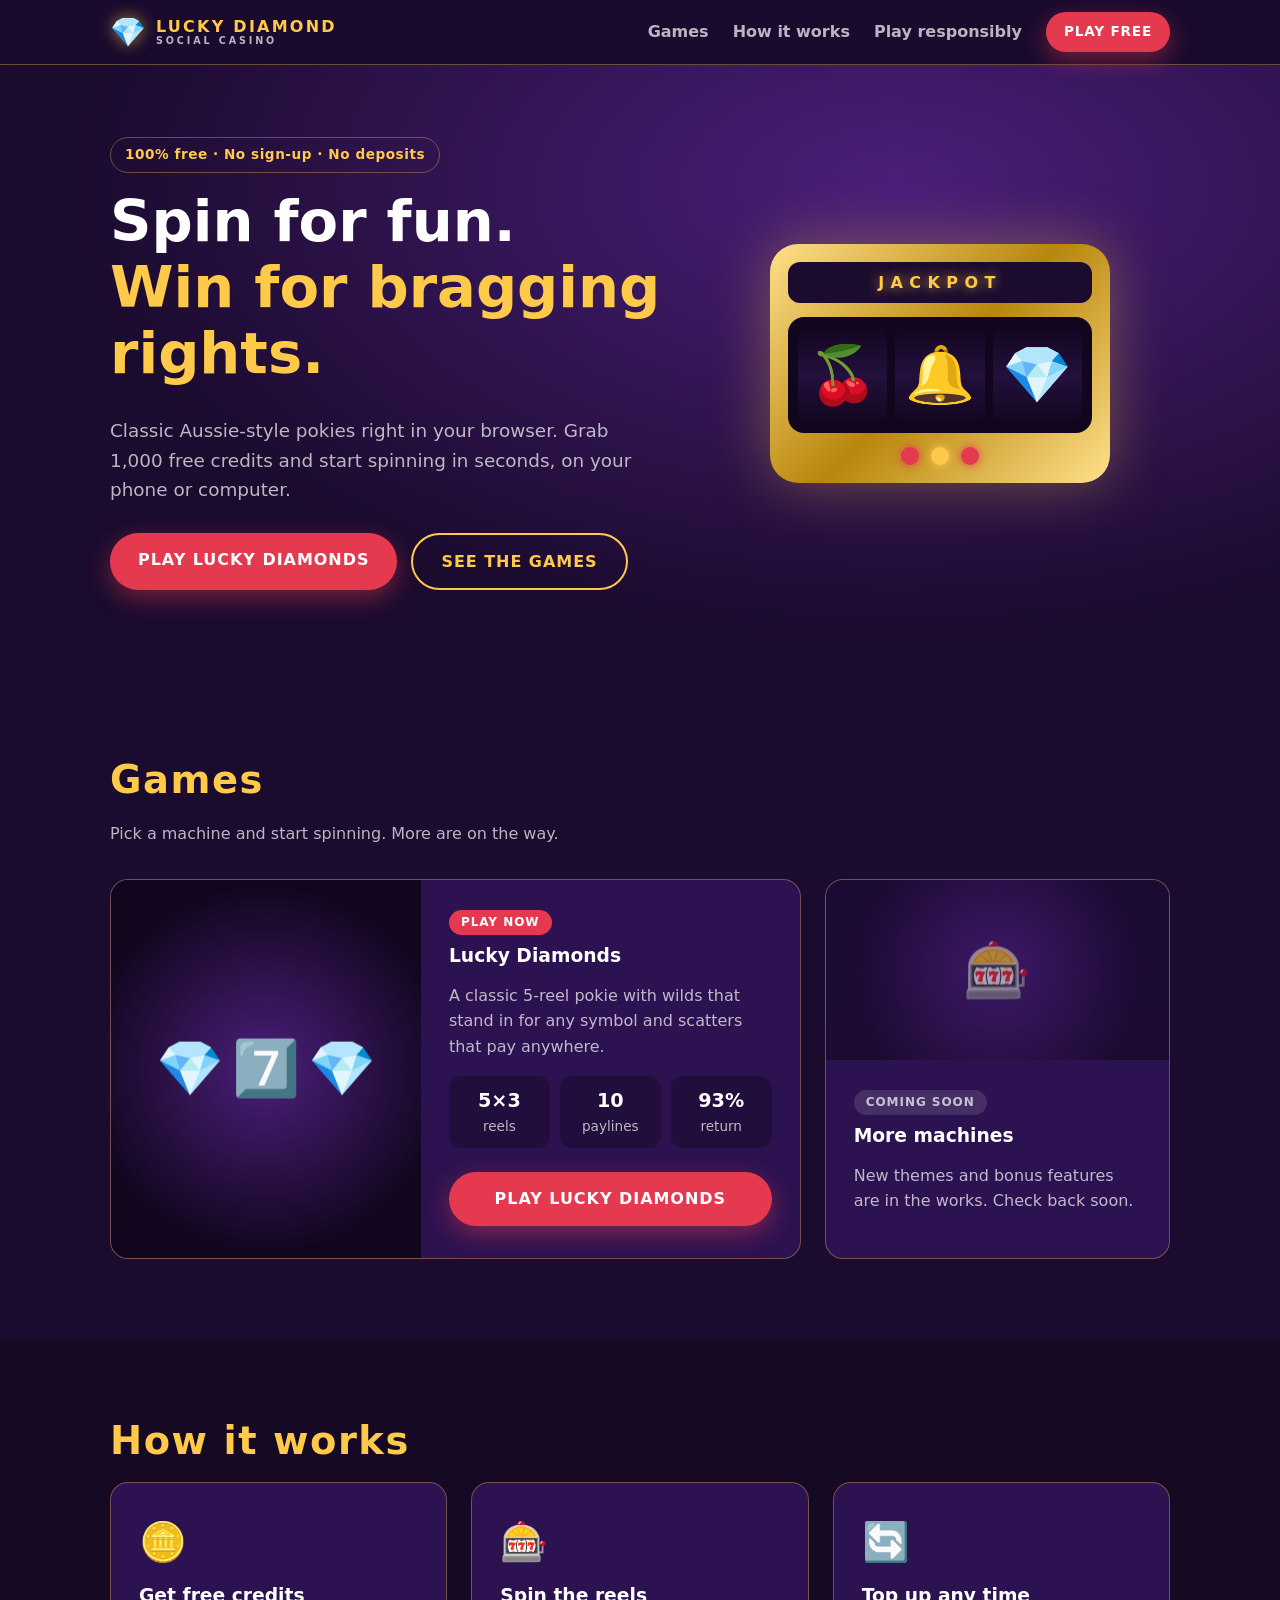
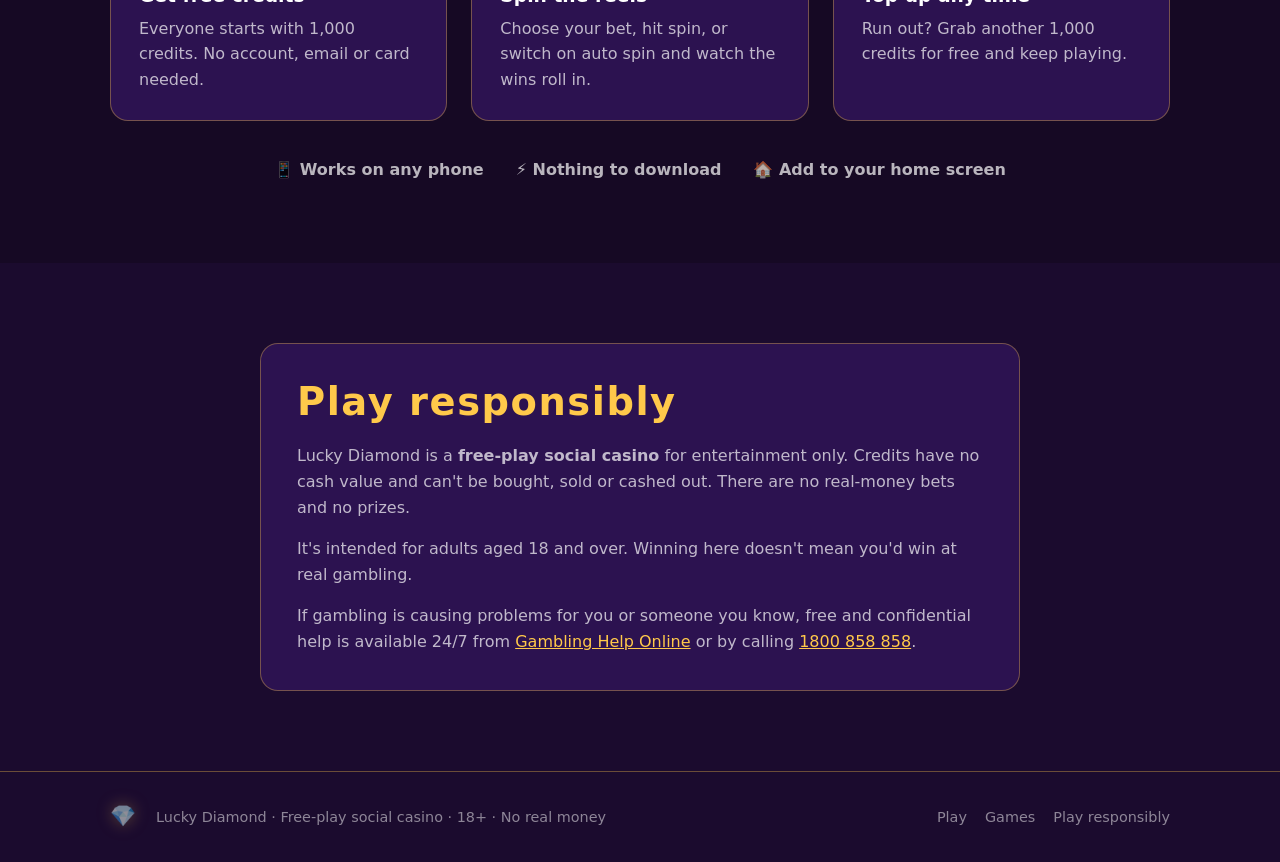
==== site/index.html @ e060919c "Add a website homepage with the game under /play/ The site root is now a homepage (hero with an anim" ====
<!DOCTYPE html>
<html lang="en-AU">
<head>
  <meta charset="UTF-8">
  <meta name="viewport" content="width=device-width, initial-scale=1">
  <title>Lucky Diamond · Free social casino</title>
  <meta name="description" content="Free-play pokies in your browser. No sign-up, no deposits, no real money. Spin Lucky Diamonds now.">
  <meta name="theme-color" content="#1B0B2E">
  <meta property="og:title" content="Lucky Diamond · Free social casino">
  <meta property="og:description" content="Free-play pokies in your browser. No sign-up, no deposits, no real money.">
  <link rel="icon" href="data:image/svg+xml,<svg xmlns='http://www.w3.org/2000/svg' viewBox='0 0 100 100'><text y='.9em' font-size='90'>💎</text></svg>">
  <link rel="stylesheet" href="styles.css">
</head>
<body>
  <header class="site-header">
    <div class="wrap header-inner">
      <a class="logo" href="./" aria-label="Lucky Diamond home">
        <span class="logo-gem" aria-hidden="true">💎</span>
        <span class="logo-text">LUCKY DIAMOND<small>SOCIAL CASINO</small></span>
      </a>
      <nav class="nav" aria-label="Main">
        <a href="#games">Games</a>
        <a href="#how">How it works</a>
        <a href="#responsible">Play responsibly</a>
      </nav>
      <a class="btn btn-small" href="play/">Play free</a>
    </div>
  </header>

  <main>
    <section class="hero">
      <div class="wrap hero-inner">
        <div class="hero-copy">
          <p class="eyebrow">100% free · No sign-up · No deposits</p>
          <h1>Spin for fun.<br><span class="gold">Win for bragging rights.</span></h1>
          <p class="lead">Classic Aussie-style pokies right in your browser. Grab 1,000 free credits and start spinning in seconds, on your phone or computer.</p>
          <div class="hero-actions">
            <a class="btn" href="play/">Play Lucky Diamonds</a>
            <a class="btn btn-ghost" href="#games">See the games</a>
          </div>
        </div>

        <div class="machine" aria-hidden="true">
          <div class="machine-top">JACKPOT</div>
          <div class="reels">
            <div class="reel"><div class="strip">🍒<br>🔔<br>💎<br>🍋<br>7️⃣<br>🍀<br>🍒</div></div>
            <div class="reel"><div class="strip">🔔<br>💎<br>🍇<br>7️⃣<br>🍒<br>⭐<br>🔔</div></div>
            <div class="reel"><div class="strip">💎<br>🍋<br>7️⃣<br>🍀<br>🔔<br>🍊<br>💎</div></div>
          </div>
          <div class="machine-base"><span></span><span></span><span></span></div>
        </div>
      </div>
    </section>

    <section id="games" class="section">
      <div class="wrap">
        <h2>Games</h2>
        <p class="section-lead">Pick a machine and start spinning. More are on the way.</p>
        <div class="games">
          <article class="game-card featured">
            <div class="game-art">
              <span>💎</span><span>7️⃣</span><span>💎</span>
            </div>
            <div class="game-body">
              <span class="tag">Play now</span>
              <h3>Lucky Diamonds</h3>
              <p>A classic 5-reel pokie with wilds that stand in for any symbol and scatters that pay anywhere.</p>
              <ul class="specs">
                <li><strong>5×3</strong> reels</li>
                <li><strong>10</strong> paylines</li>
                <li><strong>93%</strong> return</li>
              </ul>
              <a class="btn btn-block" href="play/">Play Lucky Diamonds</a>
            </div>
          </article>

          <article class="game-card soon">
            <div class="game-art muted">
              <span>🎰</span>
            </div>
            <div class="game-body">
              <span class="tag tag-muted">Coming soon</span>
              <h3>More machines</h3>
              <p>New themes and bonus features are in the works. Check back soon.</p>
            </div>
          </article>
        </div>
      </div>
    </section>

    <section id="how" class="section section-alt">
      <div class="wrap">
        <h2>How it works</h2>
        <div class="steps">
          <div class="step">
            <span class="step-icon">🪙</span>
            <h3>Get free credits</h3>
            <p>Everyone starts with 1,000 credits. No account, email or card needed.</p>
          </div>
          <div class="step">
            <span class="step-icon">🎰</span>
            <h3>Spin the reels</h3>
            <p>Choose your bet, hit spin, or switch on auto spin and watch the wins roll in.</p>
          </div>
          <div class="step">
            <span class="step-icon">🔄</span>
            <h3>Top up any time</h3>
            <p>Run out? Grab another 1,000 credits for free and keep playing.</p>
          </div>
        </div>
        <div class="perks">
          <span>📱 Works on any phone</span>
          <span>⚡ Nothing to download</span>
          <span>🏠 Add to your home screen</span>
        </div>
      </div>
    </section>

    <section id="responsible" class="section">
      <div class="wrap">
        <div class="notice">
          <h2>Play responsibly</h2>
          <p>Lucky Diamond is a <strong>free-play social casino</strong> for entertainment only. Credits have no cash value and can't be bought, sold or cashed out. There are no real-money bets and no prizes.</p>
          <p>It's intended for adults aged 18 and over. Winning here doesn't mean you'd win at real gambling.</p>
          <p>If gambling is causing problems for you or someone you know, free and confidential help is available 24/7 from <a href="https://www.gamblinghelponline.org.au/" rel="noopener">Gambling Help Online</a> or by calling <a href="tel:1800858858">1800 858 858</a>.</p>
        </div>
      </div>
    </section>
  </main>

  <footer class="site-footer">
    <div class="wrap footer-inner">
      <span class="logo-gem small" aria-hidden="true">💎</span>
      <p>Lucky Diamond · Free-play social casino · 18+ · No real money</p>
      <nav aria-label="Footer">
        <a href="play/">Play</a>
        <a href="#games">Games</a>
        <a href="#responsible">Play responsibly</a>
      </nav>
    </div>
  </footer>
</body>
</html>
---- site/styles.css ----
:root {
  --felt: #1b0b2e;
  --felt-light: #4a1f7a;
  --panel: #2c1250;
  --gold: #ffc94a;
  --gold-deep: #b8860b;
  --red: #e53950;
  --text: #ffffff;
  --muted: rgba(255, 255, 255, 0.7);
  --faint: rgba(255, 255, 255, 0.5);
  --line: rgba(255, 201, 74, 0.35);
  --radius: 18px;
}

* { box-sizing: border-box; }

html { scroll-behavior: smooth; }

body {
  margin: 0;
  font-family: system-ui, -apple-system, "Segoe UI", Roboto, sans-serif;
  color: var(--text);
  background: var(--felt);
  line-height: 1.6;
  -webkit-font-smoothing: antialiased;
}

a { color: var(--gold); }

h1, h2, h3 { line-height: 1.15; margin: 0 0 0.5em; }

.wrap {
  width: 100%;
  max-width: 1100px;
  margin: 0 auto;
  padding: 0 20px;
}

.gold { color: var(--gold); }

/* Buttons */
.btn {
  display: inline-block;
  padding: 14px 28px;
  border-radius: 999px;
  background: var(--red);
  color: #fff;
  font-weight: 800;
  letter-spacing: 0.06em;
  text-transform: uppercase;
  text-decoration: none;
  white-space: nowrap;
  box-shadow: 0 8px 24px rgba(229, 57, 80, 0.45);
  transition: transform 0.15s, box-shadow 0.15s;
}
.btn:hover { transform: translateY(-2px); box-shadow: 0 12px 30px rgba(229, 57, 80, 0.6); }
.btn:focus-visible { outline: 3px solid var(--gold); outline-offset: 3px; }
.btn-ghost {
  background: transparent;
  color: var(--gold);
  border: 2px solid var(--gold);
  box-shadow: none;
}
.btn-ghost:hover { background: rgba(255, 201, 74, 0.1); box-shadow: none; }
.btn-small { padding: 9px 18px; font-size: 0.85rem; }
.btn-block { display: block; text-align: center; }

/* Header */
.site-header {
  position: sticky;
  top: 0;
  z-index: 10;
  background: rgba(27, 11, 46, 0.85);
  backdrop-filter: blur(10px);
  -webkit-backdrop-filter: blur(10px);
  border-bottom: 1px solid var(--line);
}
.header-inner {
  display: flex;
  align-items: center;
  gap: 24px;
  height: 64px;
}
.logo {
  display: flex;
  align-items: center;
  gap: 10px;
  text-decoration: none;
  color: var(--gold);
}
.logo-gem { font-size: 1.8rem; filter: drop-shadow(0 0 8px rgba(255, 201, 74, 0.6)); }
.logo-gem.small { font-size: 1.3rem; }
.logo-text {
  display: flex;
  flex-direction: column;
  font-weight: 900;
  letter-spacing: 0.14em;
  line-height: 1.1;
  white-space: nowrap;
}
.logo-text small {
  font-size: 0.6rem;
  letter-spacing: 0.3em;
  color: var(--muted);
  font-weight: 700;
}
.nav { display: flex; gap: 24px; margin-left: auto; }
.nav a {
  color: var(--muted);
  text-decoration: none;
  font-weight: 600;
}
.nav a:hover { color: var(--gold); }

/* Hero */
.hero {
  background: radial-gradient(ellipse at 70% 20%, var(--felt-light), var(--felt) 65%);
  padding: 72px 0 88px;
  overflow: hidden;
}
.hero-inner {
  display: grid;
  grid-template-columns: 1.2fr 1fr;
  gap: 48px;
  align-items: center;
}
.eyebrow {
  display: inline-block;
  margin: 0 0 16px;
  padding: 6px 14px;
  border: 1px solid var(--line);
  border-radius: 999px;
  color: var(--gold);
  font-size: 0.85rem;
  font-weight: 700;
  letter-spacing: 0.04em;
}
.hero h1 { font-size: clamp(2.2rem, 5vw, 3.6rem); font-weight: 900; }
.lead { font-size: 1.15rem; color: var(--muted); max-width: 34em; }
.hero-actions { display: flex; flex-wrap: wrap; gap: 14px; margin-top: 28px; }

/* Animated machine */
.machine {
  justify-self: center;
  width: min(100%, 340px);
  padding: 18px;
  border-radius: 28px;
  background: linear-gradient(135deg, #ffe08a, var(--gold-deep) 50%, #ffe08a);
  box-shadow: 0 0 60px rgba(255, 201, 74, 0.35);
}
.machine-top {
  margin-bottom: 14px;
  padding: 8px;
  border-radius: 12px;
  background: var(--felt);
  color: var(--gold);
  text-align: center;
  font-weight: 900;
  letter-spacing: 0.4em;
  text-shadow: 0 0 12px rgba(255, 201, 74, 0.8);
}
.reels {
  display: grid;
  grid-template-columns: repeat(3, 1fr);
  gap: 8px;
  padding: 10px;
  border-radius: 16px;
  background: #12061f;
}
.reel {
  height: 96px;
  overflow: hidden;
  border-radius: 10px;
  background: linear-gradient(#12061f, #24103d 50%, #12061f);
}
.strip {
  font-size: 56px;
  line-height: 96px;
  text-align: center;
  animation: spin 3.6s cubic-bezier(0.45, 0.05, 0.25, 1) infinite;
}
.reel:nth-child(2) .strip { animation-delay: 0.25s; }
.reel:nth-child(3) .strip { animation-delay: 0.5s; }
@keyframes spin {
  0%, 15% { transform: translateY(0); }
  70%, 100% { transform: translateY(-576px); }
}
.machine-base {
  display: flex;
  justify-content: center;
  gap: 12px;
  margin-top: 14px;
}
.machine-base span {
  width: 18px;
  height: 18px;
  border-radius: 50%;
  background: var(--red);
  box-shadow: 0 0 10px var(--red);
}
.machine-base span:nth-child(2) { background: var(--gold); box-shadow: 0 0 10px var(--gold); }

@media (prefers-reduced-motion: reduce) {
  .strip { animation: none; }
  html { scroll-behavior: auto; }
}

/* Sections */
.section { padding: 80px 0; }
.section-alt { background: #160924; }
.section h2 {
  font-size: clamp(1.8rem, 3.5vw, 2.4rem);
  font-weight: 900;
  color: var(--gold);
  letter-spacing: 0.04em;
}
.section-lead { color: var(--muted); margin: 0 0 32px; }

/* Games */
.games {
  display: grid;
  grid-template-columns: 2fr 1fr;
  gap: 24px;
}
.game-card {
  display: flex;
  flex-direction: column;
  overflow: hidden;
  border-radius: var(--radius);
  background: var(--panel);
  border: 1px solid var(--line);
}
.game-card.featured { flex-direction: row; }
.game-art {
  display: flex;
  align-items: center;
  justify-content: center;
  gap: 8px;
  min-height: 180px;
  padding: 24px;
  font-size: 3.4rem;
  background: radial-gradient(circle, var(--felt-light), #12061f 75%);
}
.featured .game-art { flex: 1 1 45%; }
.game-art.muted { opacity: 0.6; }
.game-body { flex: 1 1 55%; padding: 28px; }
.game-body p { color: var(--muted); }
.tag {
  display: inline-block;
  margin-bottom: 10px;
  padding: 3px 12px;
  border-radius: 999px;
  background: var(--red);
  font-size: 0.75rem;
  font-weight: 800;
  letter-spacing: 0.08em;
  text-transform: uppercase;
}
.tag-muted { background: rgba(255, 255, 255, 0.12); color: var(--muted); }
.specs {
  display: flex;
  gap: 10px;
  padding: 0;
  margin: 16px 0 24px;
  list-style: none;
}
.specs li {
  flex: 1;
  padding: 10px 6px;
  border-radius: 12px;
  background: rgba(0, 0, 0, 0.25);
  text-align: center;
  font-size: 0.85rem;
  color: var(--muted);
}
.specs strong { display: block; font-size: 1.2rem; color: #fff; }

/* Steps */
.steps {
  display: grid;
  grid-template-columns: repeat(3, 1fr);
  gap: 24px;
}
.step {
  padding: 28px;
  border-radius: var(--radius);
  background: var(--panel);
  border: 1px solid var(--line);
}
.step-icon { display: block; font-size: 2.4rem; margin-bottom: 12px; }
.step p { color: var(--muted); margin: 0; }
.perks {
  display: flex;
  flex-wrap: wrap;
  justify-content: center;
  gap: 12px 32px;
  margin-top: 36px;
  color: var(--muted);
  font-weight: 600;
}

/* Responsible play */
.notice {
  max-width: 760px;
  margin: 0 auto;
  padding: 36px;
  border-radius: var(--radius);
  background: var(--panel);
  border: 1px solid var(--line);
}
.notice p { color: var(--muted); }
.notice p:last-child { margin-bottom: 0; }

/* Footer */
.site-footer {
  padding: 28px 0;
  border-top: 1px solid var(--line);
  color: var(--faint);
  font-size: 0.9rem;
}
.footer-inner {
  display: flex;
  flex-wrap: wrap;
  align-items: center;
  gap: 12px 20px;
}
.footer-inner p { margin: 0; }
.footer-inner nav { display: flex; gap: 18px; margin-left: auto; }
.footer-inner nav a { color: var(--faint); text-decoration: none; }
.footer-inner nav a:hover { color: var(--gold); }

/* Phones and small tablets */
@media (max-width: 820px) {
  .nav { display: none; }
  .header-inner { gap: 12px; }
  .logo-gem { font-size: 1.5rem; }
  .logo-text { font-size: 0.95rem; letter-spacing: 0.08em; }
  .logo-text small { letter-spacing: 0.2em; }
  .header-inner .btn-small { margin-left: auto; }
  .hero { padding: 48px 0 64px; }
  .hero-inner { grid-template-columns: 1fr; gap: 40px; text-align: center; }
  .lead { margin: 0 auto; }
  .hero-actions { justify-content: center; }
  .games { grid-template-columns: 1fr; }
  .game-card.featured { flex-direction: column; }
  .steps { grid-template-columns: 1fr; }
  .section { padding: 56px 0; }
  .notice { padding: 24px; }
  .footer-inner { justify-content: center; text-align: center; }
  .footer-inner nav { margin-left: 0; }
}
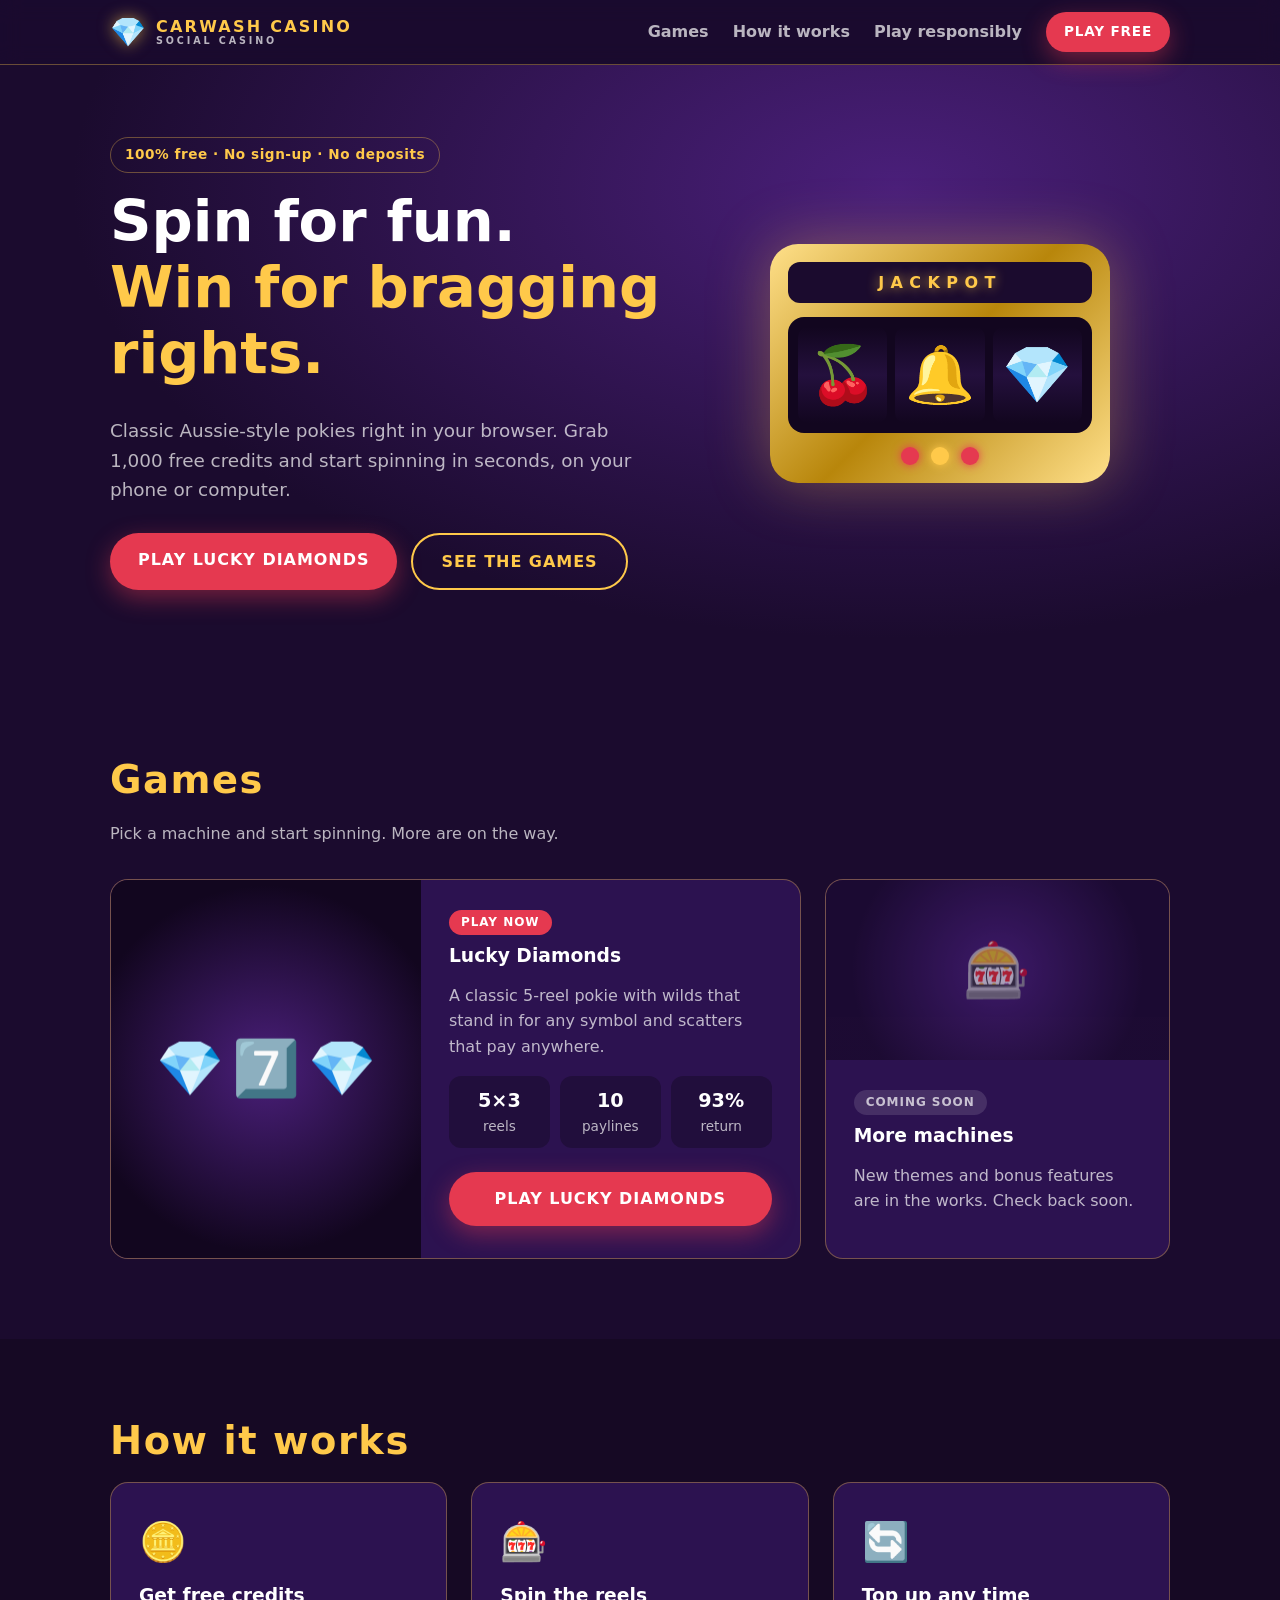
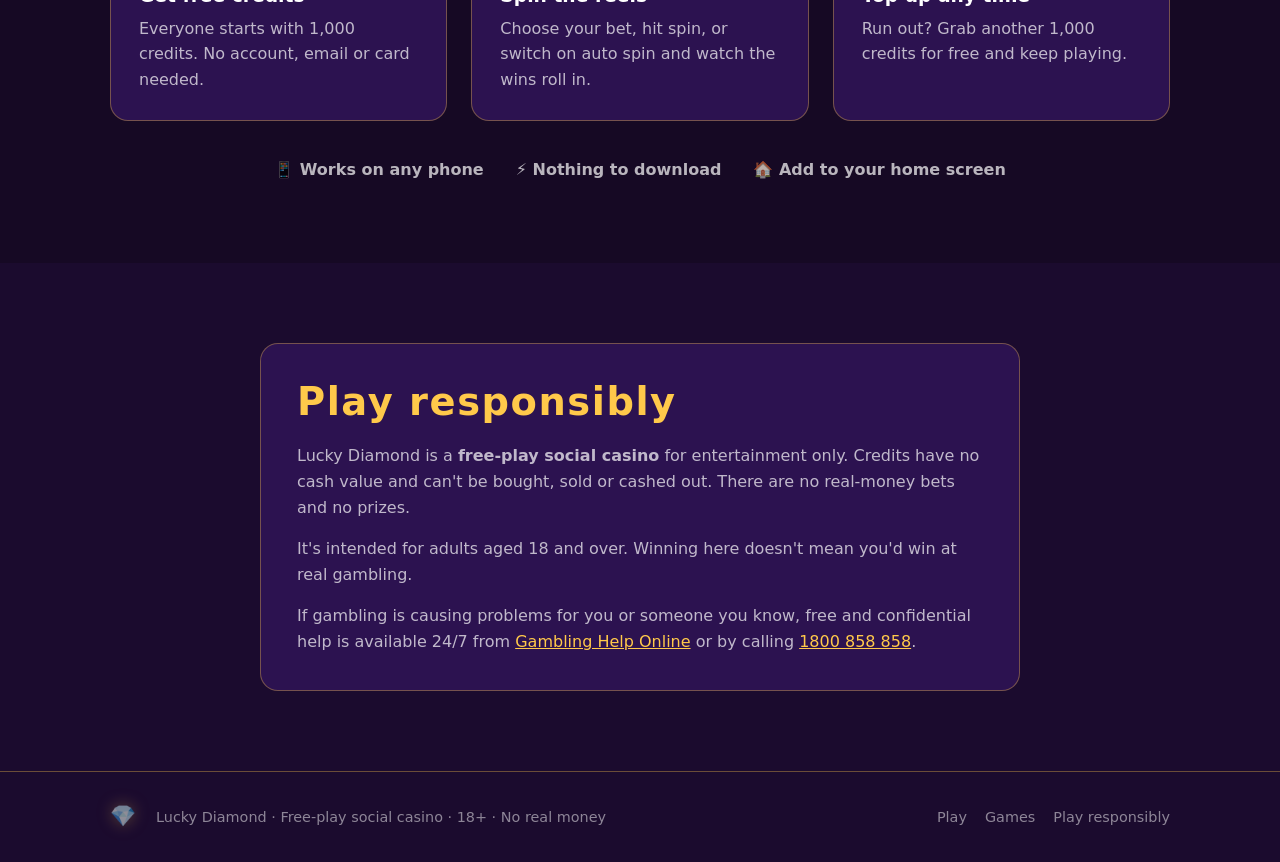
==== commit a94d0e93: "Update index.html" ====
--- a/site/index.html
+++ b/site/index.html
@@ -3,7 +3,7 @@
 <head>
   <meta charset="UTF-8">
   <meta name="viewport" content="width=device-width, initial-scale=1">
-  <title>Lucky Diamond · Free social casino</title>
+  <title>carwash casino . Free social casino</title>
   <meta name="description" content="Free-play pokies in your browser. No sign-up, no deposits, no real money. Spin Lucky Diamonds now.">
   <meta name="theme-color" content="#1B0B2E">
   <meta property="og:title" content="Lucky Diamond · Free social casino">
@@ -16,7 +16,7 @@
     <div class="wrap header-inner">
       <a class="logo" href="./" aria-label="Lucky Diamond home">
         <span class="logo-gem" aria-hidden="true">💎</span>
-        <span class="logo-text">LUCKY DIAMOND<small>SOCIAL CASINO</small></span>
+        <span class="logo-text">CARWASH CASINO<small>SOCIAL CASINO</small></span>
       </a>
       <nav class="nav" aria-label="Main">
         <a href="#games">Games</a>
